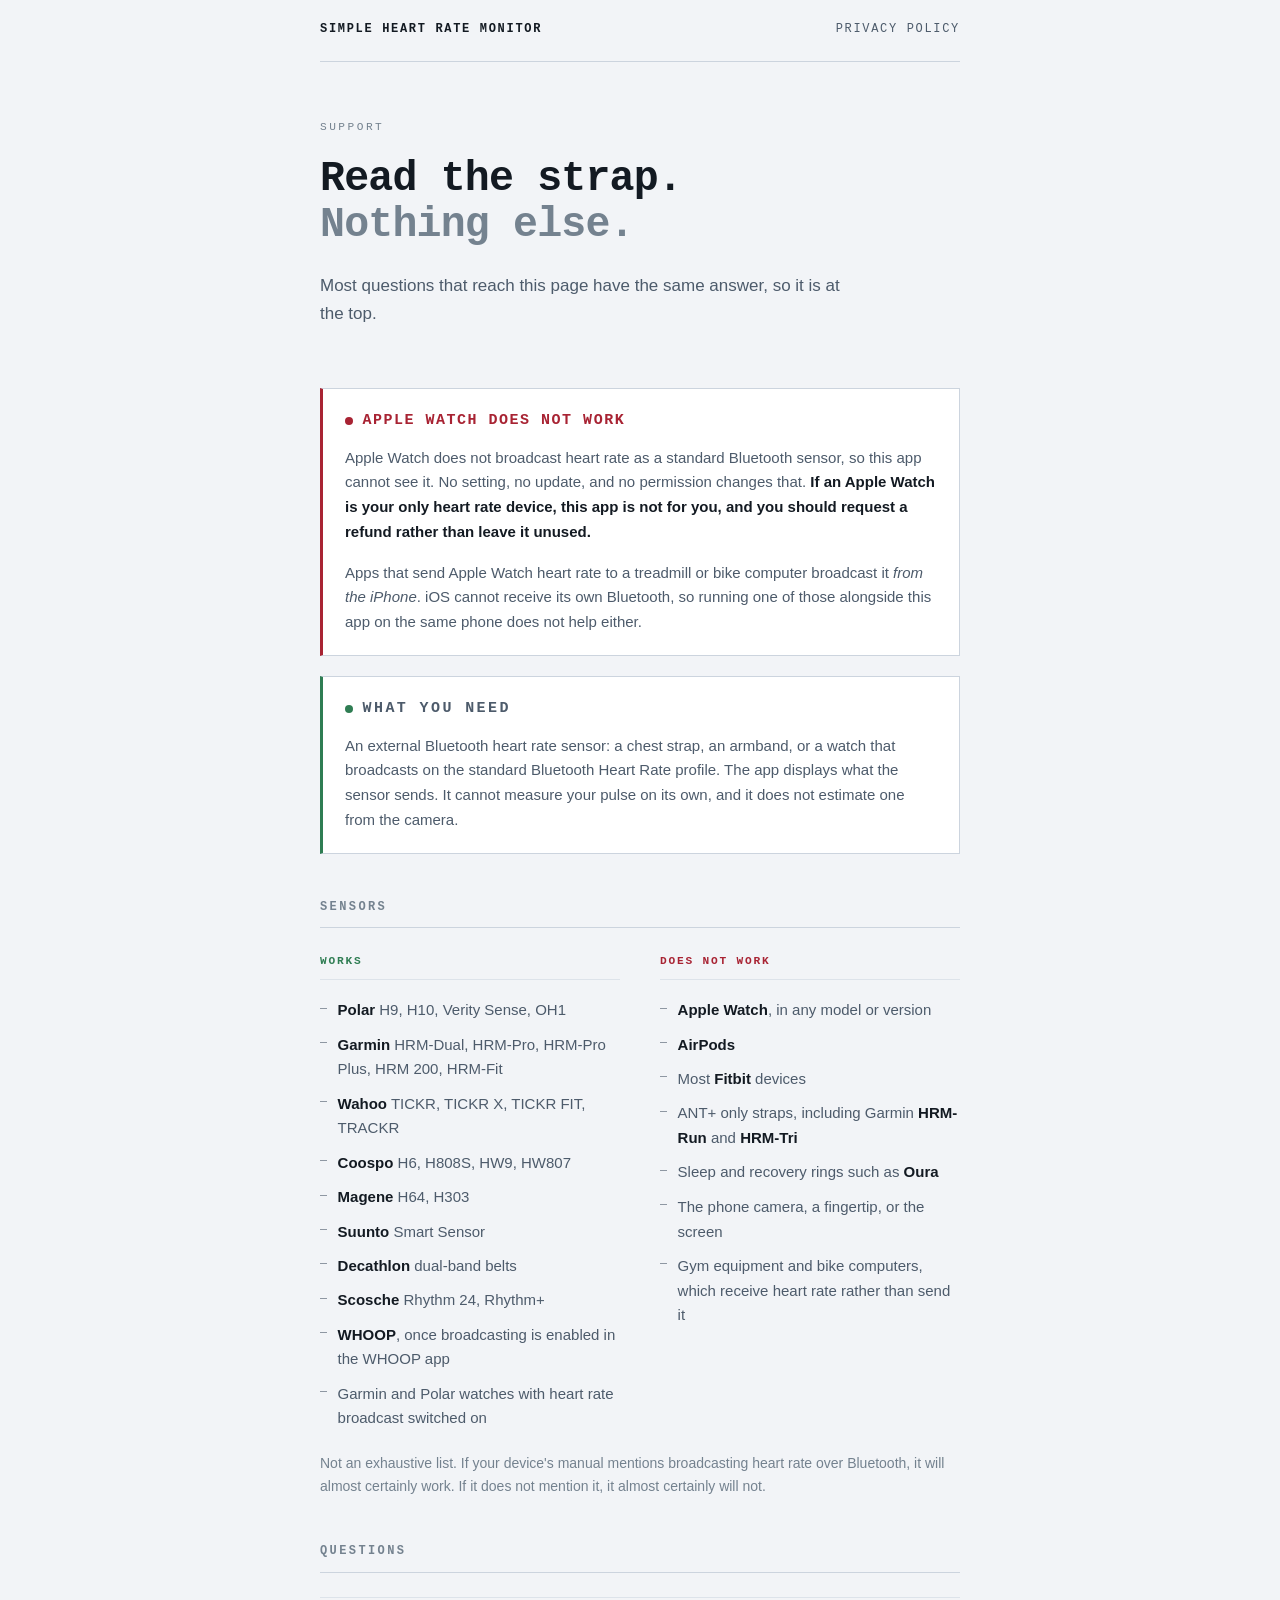
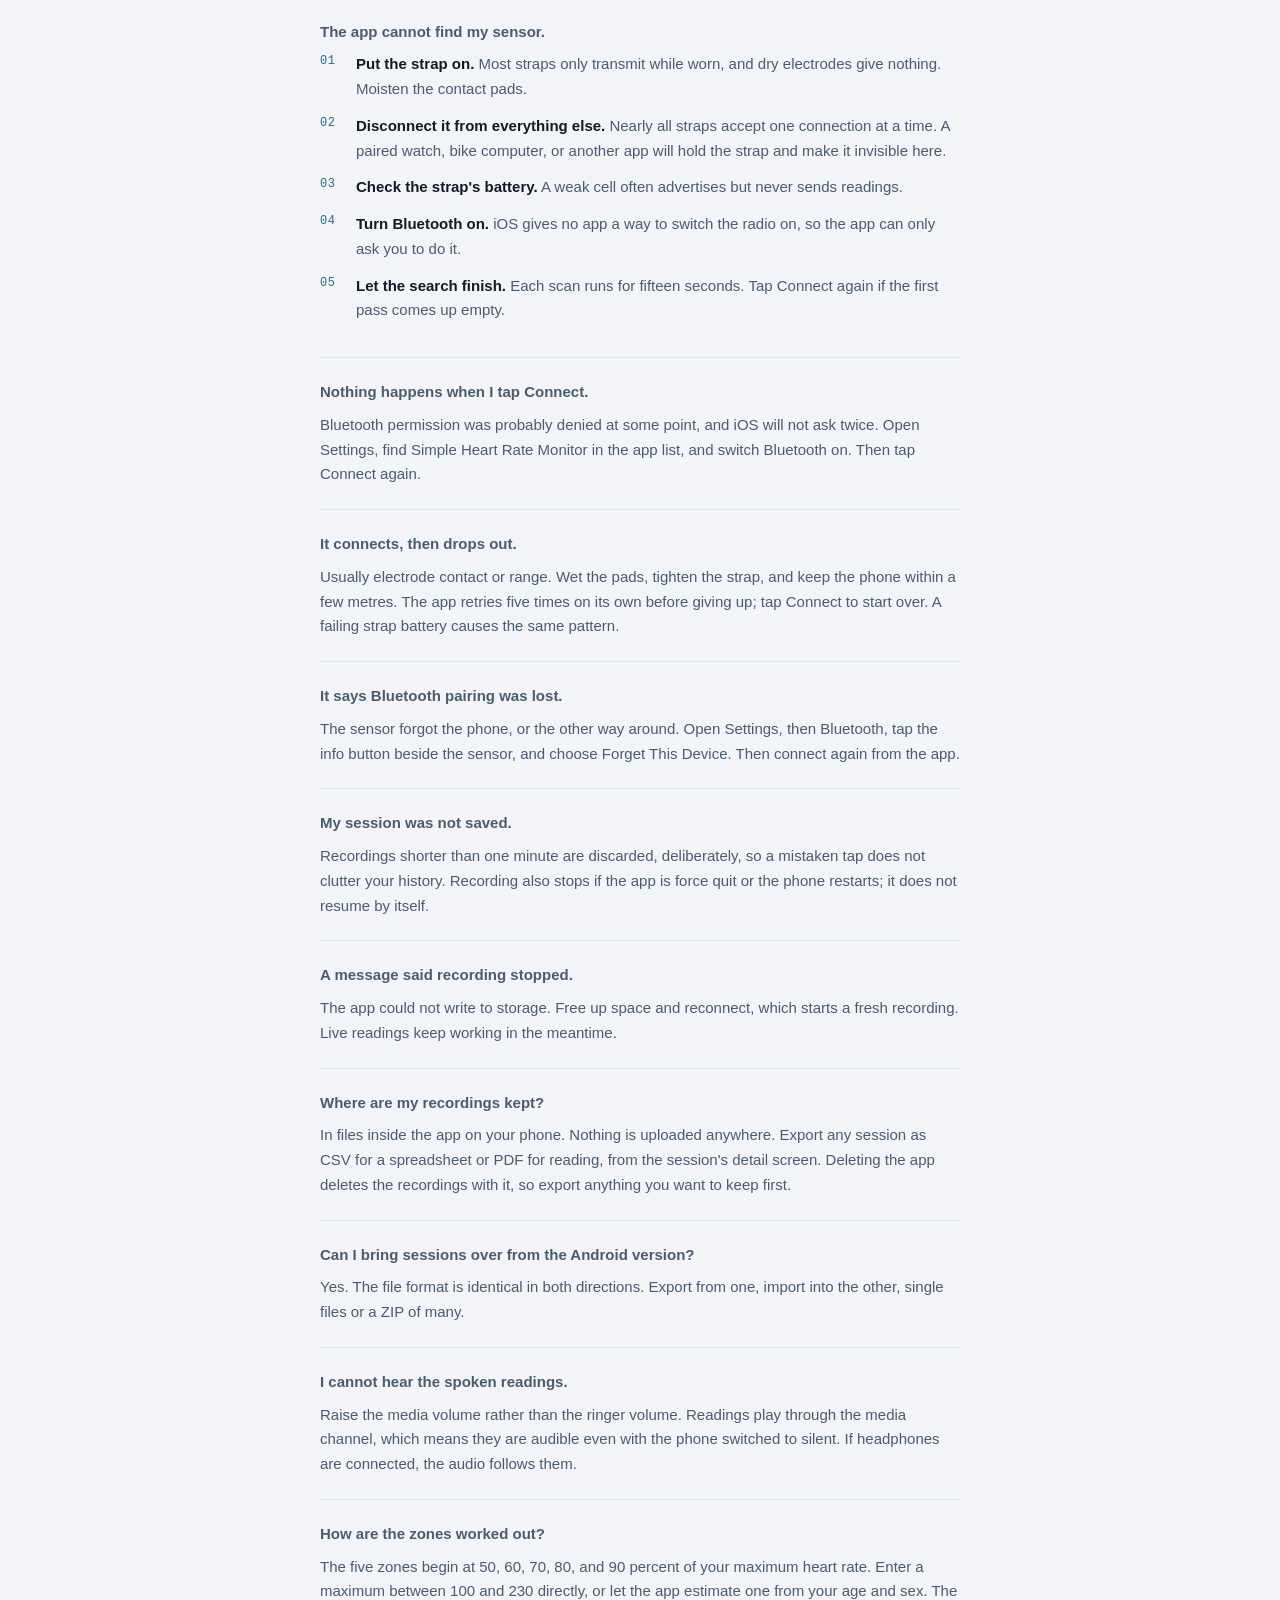
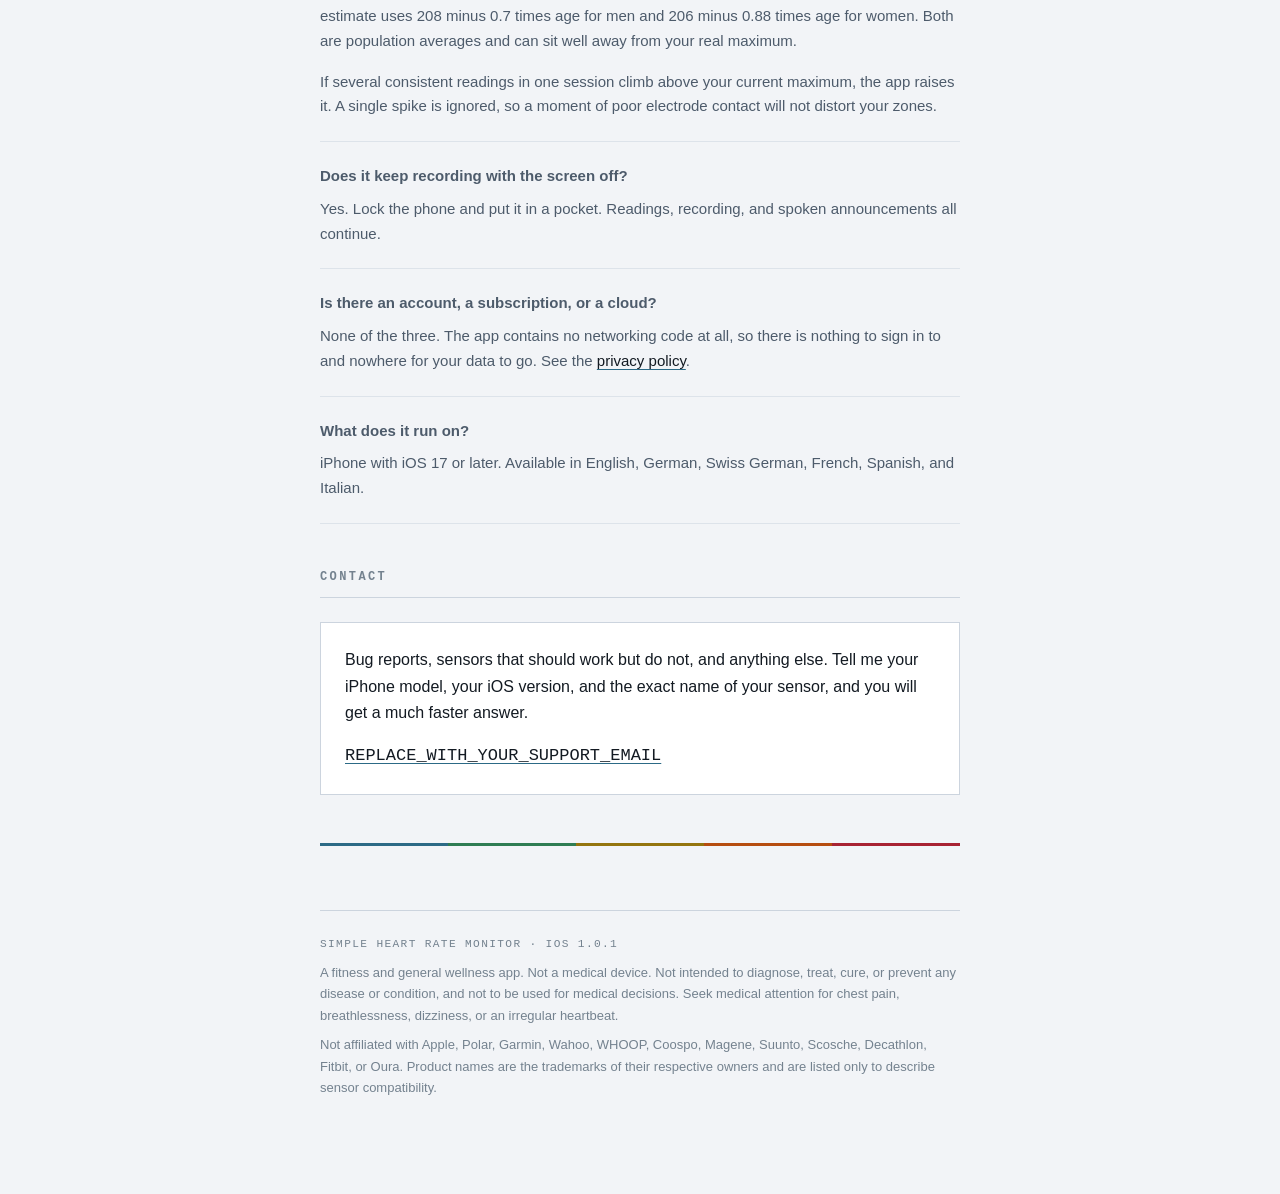
==== index.html @ f3d647b7 "Add files via upload" ====
<!DOCTYPE html>
<html lang="en">
<head>
<meta charset="utf-8">
<meta name="viewport" content="width=device-width, initial-scale=1">
<title>Support &mdash; Simple Heart Rate Monitor</title>
<meta name="description" content="Support for Simple Heart Rate Monitor. The app requires an external Bluetooth heart rate sensor. Apple Watch does not work.">
<link rel="icon" href="favicon.svg" type="image/svg+xml">
<link rel="stylesheet" href="style.css">
</head>
<body>

<nav class="bar">
  <b>Simple Heart Rate Monitor</b>
  <a href="privacy.html">Privacy policy</a>
</nav>

<main>

  <header class="hero">
    <p class="eyebrow">Support</p>
    <h1>Read the strap.<span>Nothing else.</span></h1>
    <p class="lede">Most questions that reach this page have the same answer, so it is at the top.</p>
  </header>

  <div class="panel panel--alert">
    <p class="panel-head"><i class="led"></i> Apple Watch does not work</p>
    <p>Apple Watch does not broadcast heart rate as a standard Bluetooth sensor, so this app cannot see it. No setting, no update, and no permission changes that. <strong>If an Apple Watch is your only heart rate device, this app is not for you, and you should request a refund rather than leave it unused.</strong></p>
    <p>Apps that send Apple Watch heart rate to a treadmill or bike computer broadcast it <em>from the iPhone</em>. iOS cannot receive its own Bluetooth, so running one of those alongside this app on the same phone does not help either.</p>
  </div>

  <div class="panel">
    <p class="panel-head"><i class="led"></i> What you need</p>
    <p>An external Bluetooth heart rate sensor: a chest strap, an armband, or a watch that broadcasts on the standard Bluetooth Heart Rate profile. The app displays what the sensor sends. It cannot measure your pulse on its own, and it does not estimate one from the camera.</p>
  </div>

  <section>
    <h2>Sensors</h2>
    <div class="split">
      <div class="split-yes">
        <h3>Works</h3>
        <ul>
          <li><b>Polar</b> H9, H10, Verity Sense, OH1</li>
          <li><b>Garmin</b> HRM-Dual, HRM-Pro, HRM-Pro Plus, HRM 200, HRM-Fit</li>
          <li><b>Wahoo</b> TICKR, TICKR X, TICKR FIT, TRACKR</li>
          <li><b>Coospo</b> H6, H808S, HW9, HW807</li>
          <li><b>Magene</b> H64, H303</li>
          <li><b>Suunto</b> Smart Sensor</li>
          <li><b>Decathlon</b> dual-band belts</li>
          <li><b>Scosche</b> Rhythm 24, Rhythm+</li>
          <li><b>WHOOP</b>, once broadcasting is enabled in the WHOOP app</li>
          <li>Garmin and Polar watches with heart rate broadcast switched on</li>
        </ul>
      </div>
      <div class="split-no">
        <h3>Does not work</h3>
        <ul>
          <li><b>Apple Watch</b>, in any model or version</li>
          <li><b>AirPods</b></li>
          <li>Most <b>Fitbit</b> devices</li>
          <li>ANT+ only straps, including Garmin <b>HRM-Run</b> and <b>HRM-Tri</b></li>
          <li>Sleep and recovery rings such as <b>Oura</b></li>
          <li>The phone camera, a fingertip, or the screen</li>
          <li>Gym equipment and bike computers, which receive heart rate rather than send it</li>
        </ul>
      </div>
    </div>
    <p class="split-note">Not an exhaustive list. If your device's manual mentions broadcasting heart rate over Bluetooth, it will almost certainly work. If it does not mention it, it almost certainly will not.</p>
  </section>

  <section>
    <h2>Questions</h2>
    <div class="qa">

      <div>
        <p class="q">The app cannot find my sensor.</p>
        <ol class="steps">
          <li><b>Put the strap on.</b> Most straps only transmit while worn, and dry electrodes give nothing. Moisten the contact pads.</li>
          <li><b>Disconnect it from everything else.</b> Nearly all straps accept one connection at a time. A paired watch, bike computer, or another app will hold the strap and make it invisible here.</li>
          <li><b>Check the strap's battery.</b> A weak cell often advertises but never sends readings.</li>
          <li><b>Turn Bluetooth on.</b> iOS gives no app a way to switch the radio on, so the app can only ask you to do it.</li>
          <li><b>Let the search finish.</b> Each scan runs for fifteen seconds. Tap Connect again if the first pass comes up empty.</li>
        </ol>
      </div>

      <div>
        <p class="q">Nothing happens when I tap Connect.</p>
        <p>Bluetooth permission was probably denied at some point, and iOS will not ask twice. Open Settings, find Simple Heart Rate Monitor in the app list, and switch Bluetooth on. Then tap Connect again.</p>
      </div>

      <div>
        <p class="q">It connects, then drops out.</p>
        <p>Usually electrode contact or range. Wet the pads, tighten the strap, and keep the phone within a few metres. The app retries five times on its own before giving up; tap Connect to start over. A failing strap battery causes the same pattern.</p>
      </div>

      <div>
        <p class="q">It says Bluetooth pairing was lost.</p>
        <p>The sensor forgot the phone, or the other way around. Open Settings, then Bluetooth, tap the info button beside the sensor, and choose Forget This Device. Then connect again from the app.</p>
      </div>

      <div>
        <p class="q">My session was not saved.</p>
        <p>Recordings shorter than one minute are discarded, deliberately, so a mistaken tap does not clutter your history. Recording also stops if the app is force quit or the phone restarts; it does not resume by itself.</p>
      </div>

      <div>
        <p class="q">A message said recording stopped.</p>
        <p>The app could not write to storage. Free up space and reconnect, which starts a fresh recording. Live readings keep working in the meantime.</p>
      </div>

      <div>
        <p class="q">Where are my recordings kept?</p>
        <p>In files inside the app on your phone. Nothing is uploaded anywhere. Export any session as CSV for a spreadsheet or PDF for reading, from the session's detail screen. Deleting the app deletes the recordings with it, so export anything you want to keep first.</p>
      </div>

      <div>
        <p class="q">Can I bring sessions over from the Android version?</p>
        <p>Yes. The file format is identical in both directions. Export from one, import into the other, single files or a ZIP of many.</p>
      </div>

      <div>
        <p class="q">I cannot hear the spoken readings.</p>
        <p>Raise the media volume rather than the ringer volume. Readings play through the media channel, which means they are audible even with the phone switched to silent. If headphones are connected, the audio follows them.</p>
      </div>

      <div>
        <p class="q">How are the zones worked out?</p>
        <p>The five zones begin at 50, 60, 70, 80, and 90 percent of your maximum heart rate. Enter a maximum between 100 and 230 directly, or let the app estimate one from your age and sex. The estimate uses 208 minus 0.7 times age for men and 206 minus 0.88 times age for women. Both are population averages and can sit well away from your real maximum.</p>
        <p>If several consistent readings in one session climb above your current maximum, the app raises it. A single spike is ignored, so a moment of poor electrode contact will not distort your zones.</p>
      </div>

      <div>
        <p class="q">Does it keep recording with the screen off?</p>
        <p>Yes. Lock the phone and put it in a pocket. Readings, recording, and spoken announcements all continue.</p>
      </div>

      <div>
        <p class="q">Is there an account, a subscription, or a cloud?</p>
        <p>None of the three. The app contains no networking code at all, so there is nothing to sign in to and nowhere for your data to go. See the <a href="privacy.html">privacy policy</a>.</p>
      </div>

      <div>
        <p class="q">What does it run on?</p>
        <p>iPhone with iOS 17 or later. Available in English, German, Swiss German, French, Spanish, and Italian.</p>
      </div>

    </div>
  </section>

  <section>
    <h2>Contact</h2>
    <div class="contact">
      <p>Bug reports, sensors that should work but do not, and anything else. Tell me your iPhone model, your iOS version, and the exact name of your sensor, and you will get a much faster answer.</p>
      <p class="addr"><a href="mailto:REPLACE_WITH_YOUR_SUPPORT_EMAIL">REPLACE_WITH_YOUR_SUPPORT_EMAIL</a></p>
    </div>
  </section>

  <div class="ramp"><i></i><i></i><i></i><i></i><i></i></div>

</main>

<footer>
  <p class="meta">Simple Heart Rate Monitor &middot; iOS 1.0.1</p>
  <p>A fitness and general wellness app. Not a medical device. Not intended to diagnose, treat, cure, or prevent any disease or condition, and not to be used for medical decisions. Seek medical attention for chest pain, breathlessness, dizziness, or an irregular heartbeat.</p>
  <p>Not affiliated with Apple, Polar, Garmin, Wahoo, WHOOP, Coospo, Magene, Suunto, Scosche, Decathlon, Fitbit, or Oura. Product names are the trademarks of their respective owners and are listed only to describe sensor compatibility.</p>
</footer>

</body>
</html>
---- style.css ----
/* Simple Heart Rate Monitor - support site
   No webfonts, no scripts, no third-party requests. The privacy policy
   hosted here says the product contacts nobody; the site holds to that. */

:root {
  --ink:        #10151c;
  --panel:      #171e27;
  --panel-2:    #1d2531;
  --rule:       #263140;
  --rule-soft:  #1f2833;
  --text:       #dde3ea;
  --text-dim:   #97a5b6;
  --text-faint: #6b7a8c;

  /* The five training zones are the app's only chromatic vocabulary,
     so they are this page's palette too. */
  --z1: #3b82a0;
  --z2: #3f9c6b;
  --z3: #c9a227;
  --z4: #e0651f;
  --z5: #c8384a;

  --mono: ui-monospace, "SF Mono", SFMono-Regular, Menlo, Consolas,
          "Liberation Mono", "Courier New", monospace;
  --sans: -apple-system, BlinkMacSystemFont, "Segoe UI", Roboto,
          "Helvetica Neue", Arial, sans-serif;

  --col: 40rem;
}

@media (prefers-color-scheme: light) {
  :root {
    --ink:        #f2f4f7;
    --panel:      #ffffff;
    --panel-2:    #e9edf2;
    --rule:       #ccd4de;
    --rule-soft:  #dde3ea;
    --text:       #131a22;
    --text-dim:   #4d5b6b;
    --text-faint: #74828f;
    --z1: #2c6a86;
    --z2: #2f7d53;
    --z3: #94750f;
    --z4: #b64d10;
    --z5: #a82333;
  }
}

*, *::before, *::after { box-sizing: border-box; }

html { -webkit-text-size-adjust: 100%; }

body {
  margin: 0;
  background: var(--ink);
  color: var(--text);
  font-family: var(--sans);
  font-size: 1rem;
  line-height: 1.65;
  padding: 0 1.5rem 6rem;
}

/* ---------- masthead ---------- */

.bar {
  max-width: var(--col);
  margin: 0 auto;
  display: flex;
  justify-content: space-between;
  align-items: baseline;
  gap: 1rem;
  padding: 1.25rem 0;
  border-bottom: 1px solid var(--rule);
  font-family: var(--mono);
  font-size: 0.75rem;
  letter-spacing: 0.14em;
  text-transform: uppercase;
}

.bar b { font-weight: 600; color: var(--text); }
.bar a { color: var(--text-dim); text-decoration: none; border-bottom: 1px solid transparent; }
.bar a:hover, .bar a:focus-visible { color: var(--text); border-bottom-color: var(--z1); }

/* ---------- layout ---------- */

main { max-width: var(--col); margin: 0 auto; }

.hero { padding: 3.5rem 0 2.5rem; }

.eyebrow {
  font-family: var(--mono);
  font-size: 0.7rem;
  letter-spacing: 0.22em;
  text-transform: uppercase;
  color: var(--text-faint);
  margin: 0 0 1.25rem;
}

h1 {
  font-family: var(--mono);
  font-weight: 600;
  font-size: clamp(1.75rem, 7vw, 2.6rem);
  line-height: 1.1;
  letter-spacing: -0.02em;
  margin: 0;
}

h1 span { display: block; color: var(--text-faint); }

.lede {
  margin: 1.5rem 0 0;
  font-size: 1.0625rem;
  color: var(--text-dim);
  max-width: 34rem;
}

section { padding: 2.75rem 0 0; }

h2 {
  font-family: var(--mono);
  font-size: 0.75rem;
  font-weight: 600;
  letter-spacing: 0.2em;
  text-transform: uppercase;
  color: var(--text-faint);
  margin: 0 0 1.5rem;
  padding-bottom: 0.6rem;
  border-bottom: 1px solid var(--rule);
}

h3 {
  font-family: var(--sans);
  font-size: 1rem;
  font-weight: 600;
  margin: 2rem 0 0.5rem;
}

p { margin: 0 0 1rem; }
p:last-child { margin-bottom: 0; }

a { color: var(--text); text-decoration: underline; text-decoration-color: var(--z1); text-underline-offset: 0.2em; }
a:hover, a:focus-visible { text-decoration-color: var(--text); }

code {
  font-family: var(--mono);
  font-size: 0.875em;
  background: var(--panel-2);
  padding: 0.1em 0.35em;
  border-radius: 2px;
}

strong { font-weight: 600; }

/* ---------- status panels: the signature element ---------- */

.panel {
  background: var(--panel);
  border: 1px solid var(--rule);
  border-left: 3px solid var(--z2);
  padding: 1.25rem 1.375rem;
  margin: 1.25rem 0 0;
}

.panel-head {
  display: flex;
  align-items: center;
  gap: 0.6rem;
  font-family: var(--mono);
  font-size: 0.7rem;
  font-weight: 600;
  letter-spacing: 0.16em;
  text-transform: uppercase;
  color: var(--z2);
  margin: 0 0 0.75rem;
}

.led {
  width: 0.5rem;
  height: 0.5rem;
  border-radius: 50%;
  background: var(--z2);
  flex: none;
}

.panel p { color: var(--text-dim); font-size: 0.9375rem; }

.panel--alert { border-left-color: var(--z5); }
.panel--alert .panel-head { color: var(--z5); font-size: 0.9375rem; letter-spacing: 0.1em; }
.panel--alert .led { background: var(--z5); animation: pulse 1.8s ease-in-out infinite; }
.panel--alert strong { color: var(--text); }

@keyframes pulse { 0%, 100% { opacity: 1; } 50% { opacity: 0.3; } }

@media (prefers-reduced-motion: reduce) {
  .panel--alert .led { animation: none; }
}

/* ---------- compatibility split ---------- */

.split {
  display: grid;
  grid-template-columns: 1fr;
  gap: 2rem;
}

@media (min-width: 40rem) {
  .split { grid-template-columns: 1fr 1fr; gap: 2.5rem; }
}

.split h3 {
  margin: 0 0 0.875rem;
  font-family: var(--mono);
  font-size: 0.7rem;
  letter-spacing: 0.16em;
  text-transform: uppercase;
  padding-bottom: 0.5rem;
  border-bottom: 1px solid var(--rule-soft);
}

.split-yes h3 { color: var(--z2); }
.split-no  h3 { color: var(--z5); }

.split ul { list-style: none; margin: 0; padding: 0; }
.split li {
  font-size: 0.9375rem;
  color: var(--text-dim);
  padding: 0.3rem 0 0.3rem 1.1rem;
  position: relative;
}
.split li::before {
  content: "";
  position: absolute;
  left: 0;
  top: 0.95em;
  width: 0.45rem;
  height: 1px;
  background: currentColor;
  opacity: 0.6;
}
.split li b { color: var(--text); font-weight: 600; }
.split-note { font-size: 0.875rem; color: var(--text-faint); margin-top: 1rem; }

/* ---------- question list ---------- */

.qa { border-top: 1px solid var(--rule-soft); }

.qa > div {
  border-bottom: 1px solid var(--rule-soft);
  padding: 1.375rem 0;
}

.q {
  font-weight: 600;
  font-size: 1rem;
  margin: 0 0 0.5rem;
  color: var(--text);
}

.qa p { color: var(--text-dim); font-size: 0.9375rem; }

/* ---------- ordered steps ---------- */

ol.steps {
  margin: 0.5rem 0 0;
  padding-left: 0;
  list-style: none;
  counter-reset: step;
}

ol.steps li {
  counter-increment: step;
  position: relative;
  padding: 0 0 0.75rem 2.25rem;
  font-size: 0.9375rem;
  color: var(--text-dim);
}

ol.steps li::before {
  content: counter(step, decimal-leading-zero);
  position: absolute;
  left: 0;
  top: 0;
  font-family: var(--mono);
  font-size: 0.75rem;
  color: var(--z1);
  letter-spacing: 0.05em;
}

ol.steps li b { color: var(--text); font-weight: 600; }

/* ---------- zone ramp ---------- */

.ramp { display: flex; height: 3px; margin: 3rem 0 0; }
.ramp i { flex: 1; }
.ramp i:nth-child(1) { background: var(--z1); }
.ramp i:nth-child(2) { background: var(--z2); }
.ramp i:nth-child(3) { background: var(--z3); }
.ramp i:nth-child(4) { background: var(--z4); }
.ramp i:nth-child(5) { background: var(--z5); }

/* ---------- contact + footer ---------- */

.contact {
  background: var(--panel);
  border: 1px solid var(--rule);
  padding: 1.5rem;
  margin-top: 0.5rem;
}

.contact .addr {
  font-family: var(--mono);
  font-size: 1.0625rem;
  word-break: break-all;
}

footer {
  max-width: var(--col);
  margin: 4rem auto 0;
  padding-top: 1.5rem;
  border-top: 1px solid var(--rule);
  font-size: 0.8125rem;
  color: var(--text-faint);
}

footer p { margin: 0 0 0.5rem; }

footer .meta {
  font-family: var(--mono);
  font-size: 0.7rem;
  letter-spacing: 0.12em;
  text-transform: uppercase;
}

:focus-visible {
  outline: 2px solid var(--z1);
  outline-offset: 3px;
}
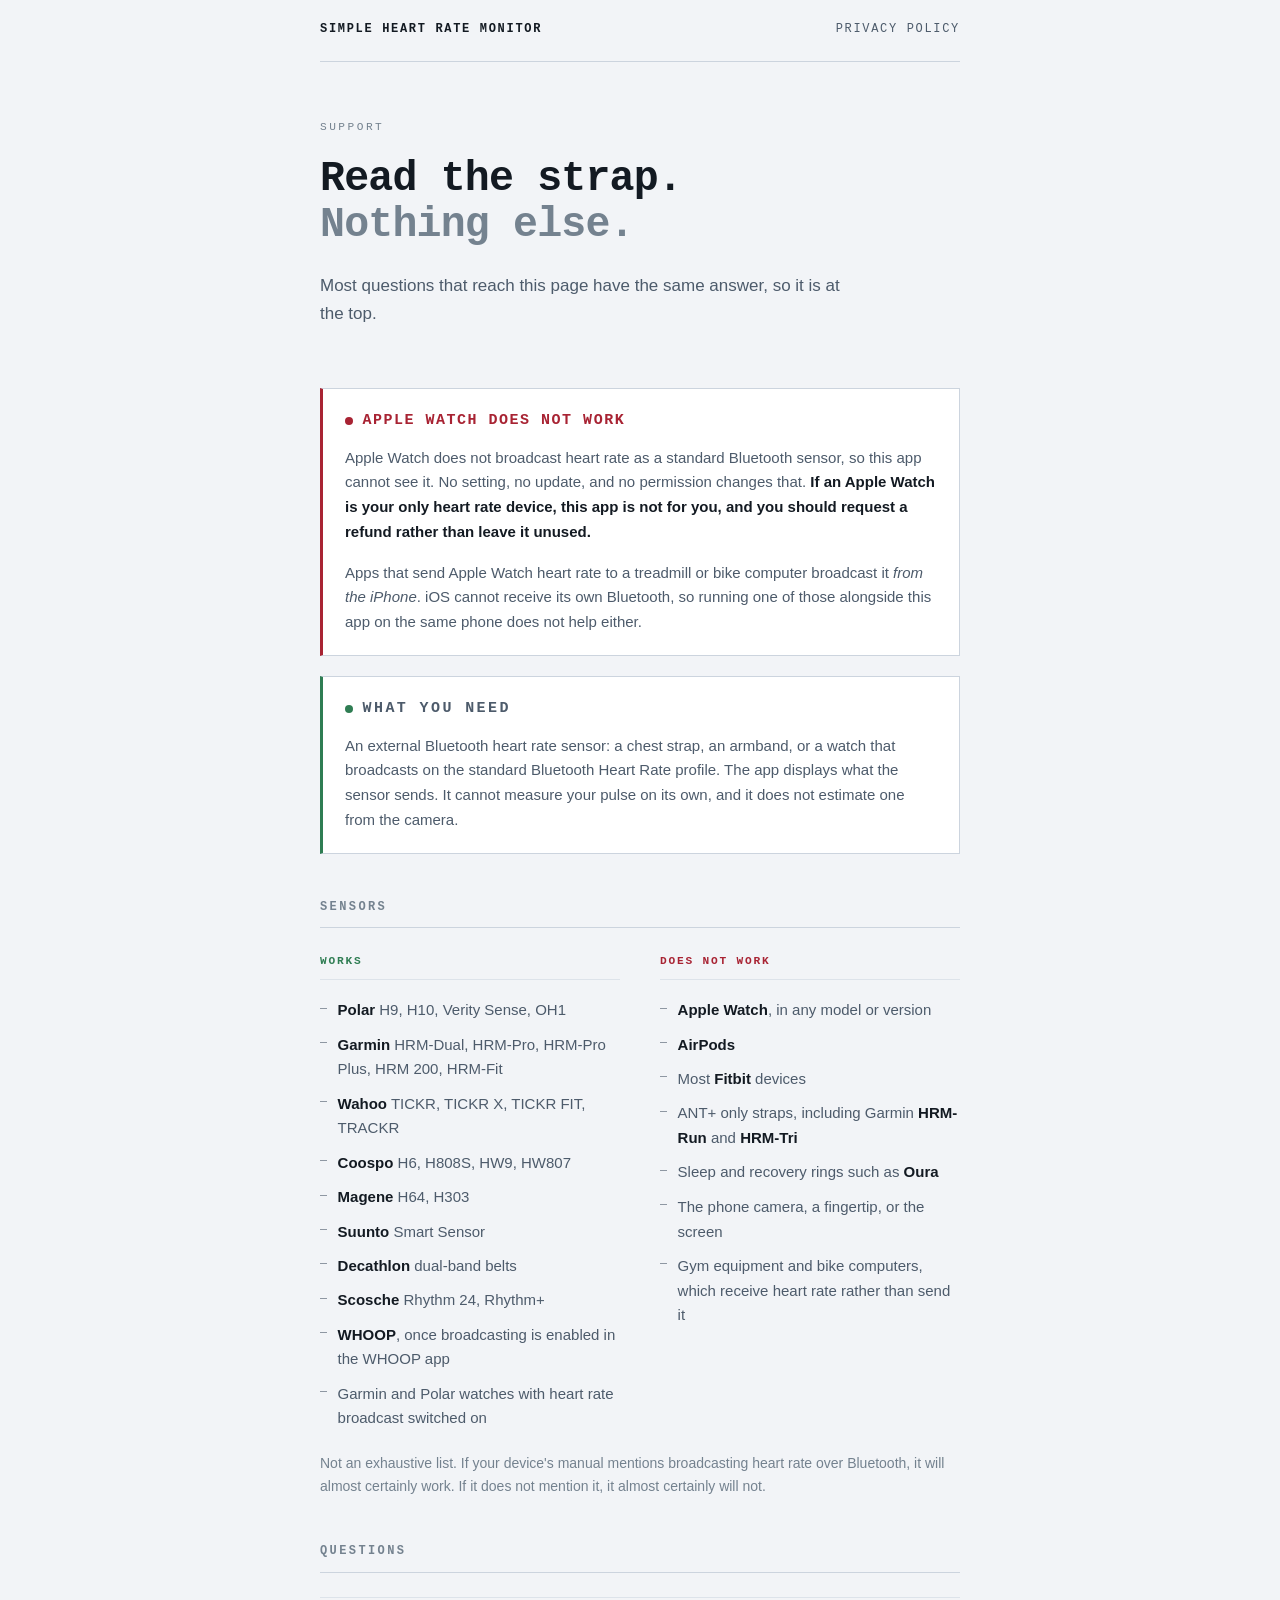
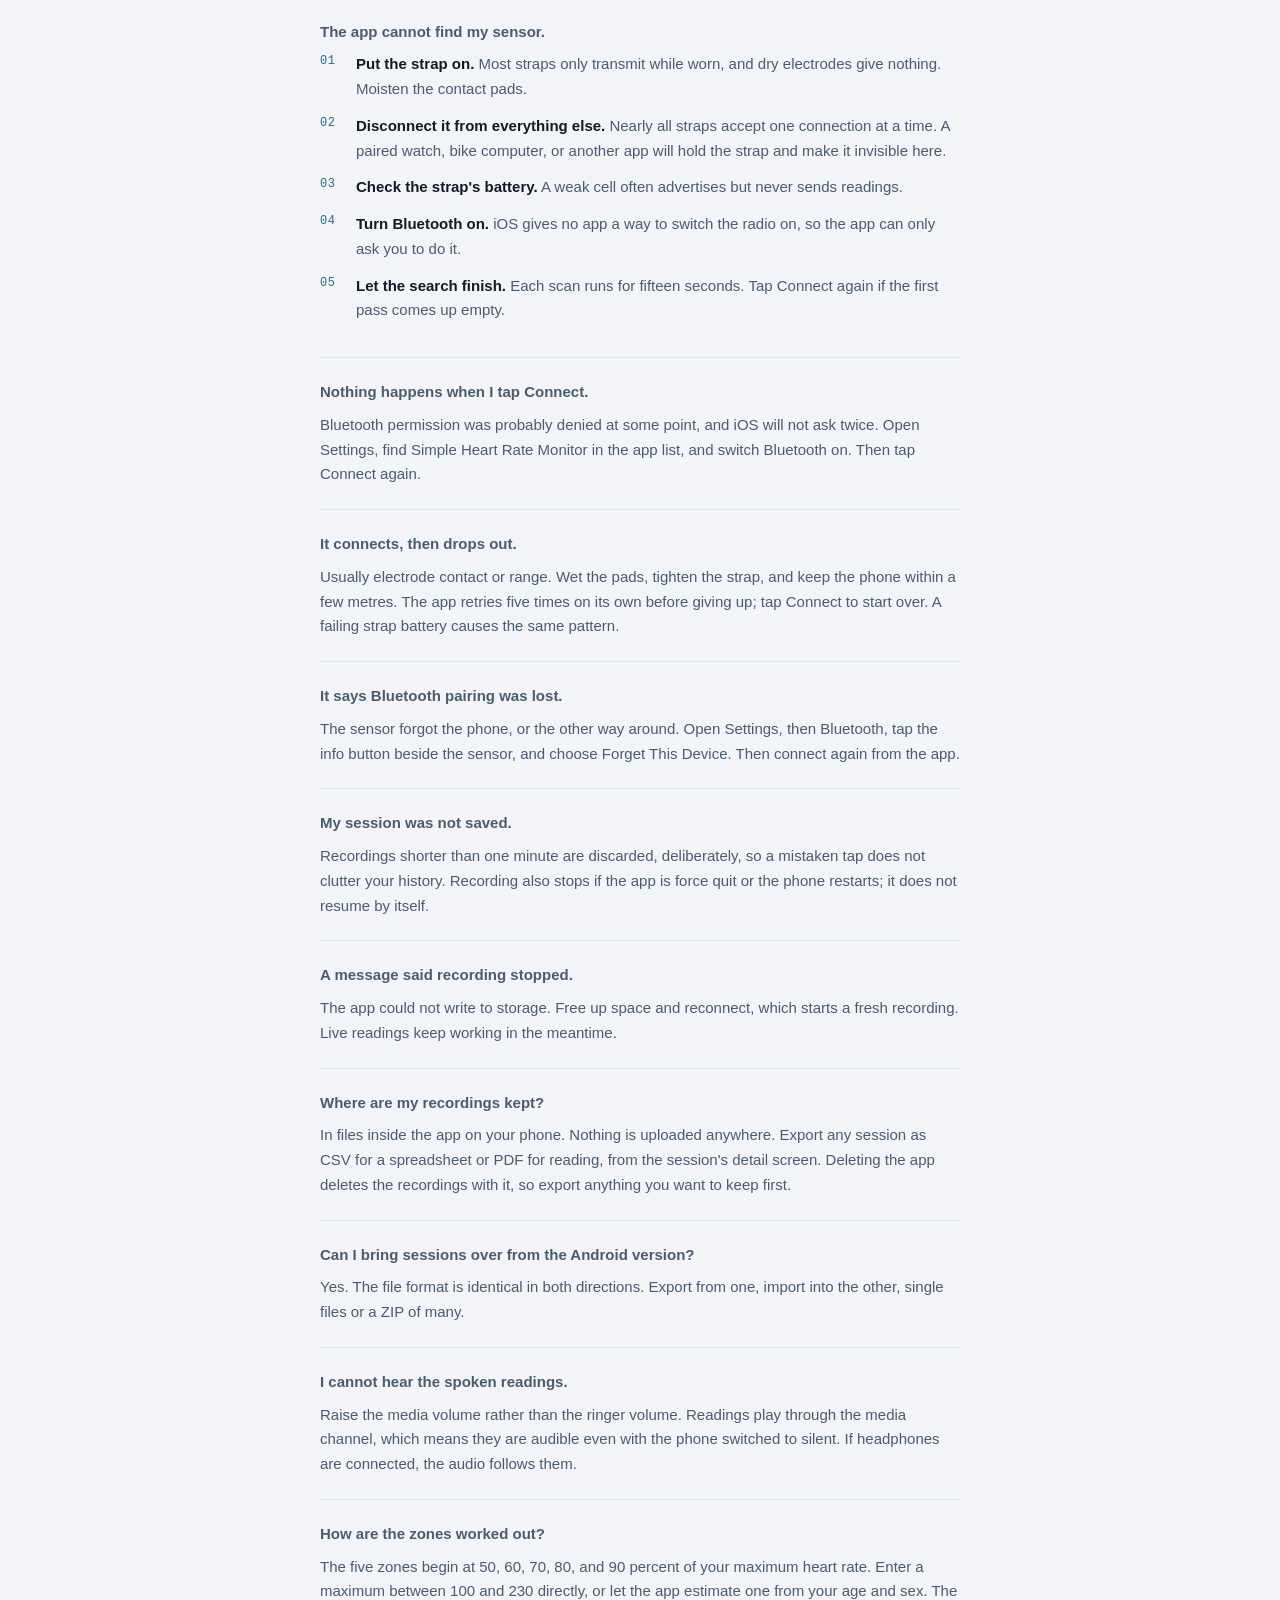
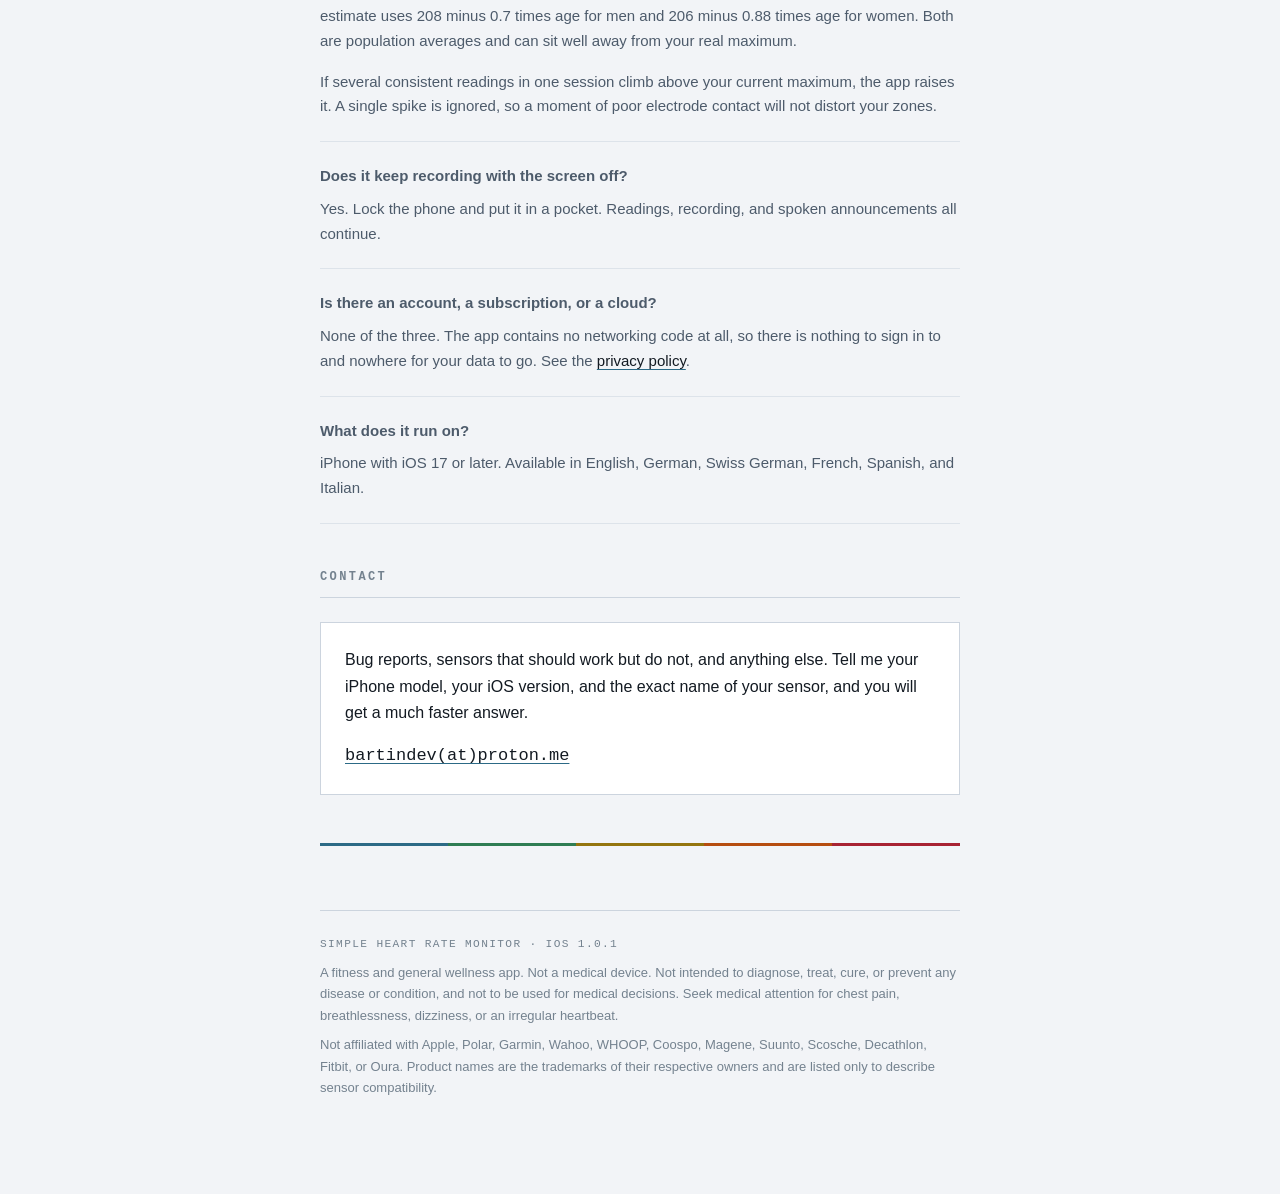
==== commit 32e98110: "Update index.html" ====
--- a/index.html
+++ b/index.html
@@ -151,7 +151,7 @@
     <h2>Contact</h2>
     <div class="contact">
       <p>Bug reports, sensors that should work but do not, and anything else. Tell me your iPhone model, your iOS version, and the exact name of your sensor, and you will get a much faster answer.</p>
-      <p class="addr"><a href="mailto:REPLACE_WITH_YOUR_SUPPORT_EMAIL">REPLACE_WITH_YOUR_SUPPORT_EMAIL</a></p>
+      <p class="addr"><a href="mailto:bartindev@proton.me">bartindev(at)proton.me</a></p>
     </div>
   </section>
 
